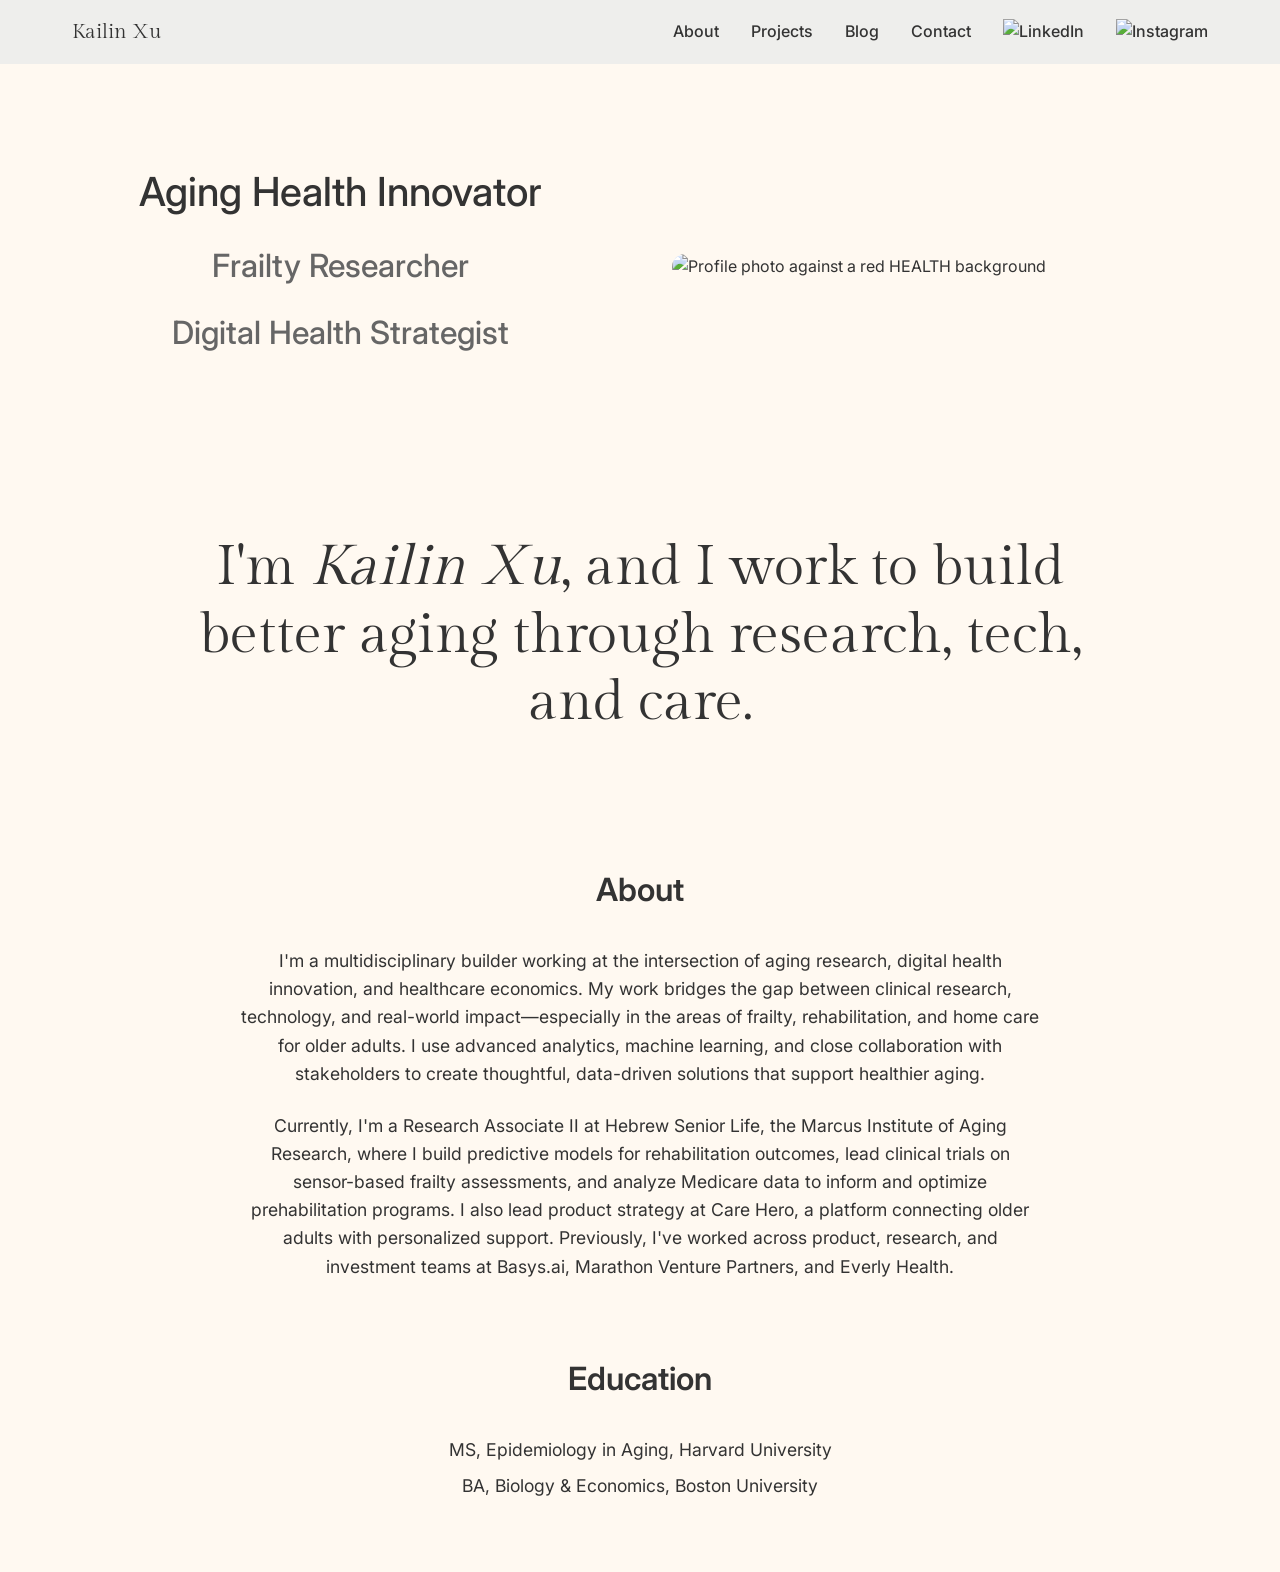
==== index.html @ 8c820227 "Add files via upload" ====
<!DOCTYPE html>
<html lang="en">
<head>
    <meta charset="UTF-8">
    <meta name="viewport" content="width=device-width, initial-scale=1.0">
    <title>Kailin Xu - Digital Health Strategist</title>
    <link rel="stylesheet" href="styles.css">
    <link rel="preconnect" href="https://fonts.googleapis.com">
    <link rel="preconnect" href="https://fonts.gstatic.com" crossorigin>
    <link href="https://fonts.googleapis.com/css2?family=Inter:wght@400;500;600&family=Gilda+Display&display=swap" rel="stylesheet">
</head>
<body>
    <header>
        <div class="header-content">
            <div class="logo">Kailin Xu</div>
            <div class="nav-links">
                <a href="#about">About</a>
                <a href="#projects">Projects</a>
                <a href="#blog">Blog</a>
                <a href="#contact">Contact</a>
                <a href="https://www.linkedin.com/in/kailin-xu-msc-512120191/" target="_blank" class="social-link">
                    <img src="assets/linkedin.svg" alt="LinkedIn">
                </a>
                <a href="https://instagram.com" target="_blank" class="social-link">
                    <img src="assets/instagram.svg" alt="Instagram">
                </a>
            </div>
        </div>
    </header>

    <div class="main-content">
        <section class="hero">
            <div class="hero-content">
                <div class="titles">
                    <h1>Aging Health Innovator</h1>
                    <h2>Frailty Researcher</h2>
                    <h2>Digital Health Strategist</h2>
                </div>
                <div class="hero-image">
                    <img src="assets/profile.jpg" alt="Profile photo against a red HEALTH background" class="profile-image">
                </div>
            </div>
        </section>

        <h1 class="one-liner">I'm <span class="name-italic">Kailin Xu</span>, and I work to build better aging through research, tech, and care.</h1>

        <section id="about" class="about">
            <h2>About</h2>
            <div class="about-content">
                <p>I'm a multidisciplinary builder working at the intersection of aging research, digital health innovation, and healthcare economics. My work bridges the gap between clinical research, technology, and real-world impact—especially in the areas of frailty, rehabilitation, and home care for older adults. I use advanced analytics, machine learning, and close collaboration with stakeholders to create thoughtful, data-driven solutions that support healthier aging.</p>
                
                <p>Currently, I'm a Research Associate II at Hebrew Senior Life, the Marcus Institute of Aging Research, where I build predictive models for rehabilitation outcomes, lead clinical trials on sensor-based frailty assessments, and analyze Medicare data to inform and optimize prehabilitation programs. I also lead product strategy at Care Hero, a platform connecting older adults with personalized support. Previously, I've worked across product, research, and investment teams at Basys.ai, Marathon Venture Partners, and Everly Health.</p>
            </div>

            <div class="education">
                <h2>Education</h2>
                <ul>
                    <li>MS, Epidemiology in Aging, Harvard University</li>
                    <li>BA, Biology & Economics, Boston University</li>
                </ul>
            </div>
        </section>
    </div>
</body>
</html>
---- styles.css ----
/* Reset and base styles */
* {
    margin: 0;
    padding: 0;
    box-sizing: border-box;
}

body {
    font-family: 'Inter', sans-serif;
    line-height: 1.6;
    color: #333;
    background-color: #FFF9F1;
    margin: 0;
    padding: 0;
}

/* Header and Navigation */
header {
    background-color: #EEEEEC;
    padding: 1rem 0;
    width: 100%;
}

.header-content {
    max-width: 1200px;
    margin: 0 auto;
    padding: 0 2rem;
    display: flex;
    justify-content: space-between;
    align-items: center;
}

.logo {
    font-family: 'Gilda Display', serif;
    font-size: 1.25rem;
    font-weight: 400;
}

.nav-links {
    display: flex;
    gap: 2rem;
    align-items: center;
}

.nav-links a {
    text-decoration: none;
    color: #333;
    font-weight: 500;
    transition: color 0.3s ease;
}

.nav-links a:hover {
    color: #666;
}

.social-link img {
    width: 20px;
    height: 20px;
}

/* Main Content */
.main-content {
    max-width: 1200px;
    margin: 0 auto;
    padding: 0 2rem;
    display: flex;
    flex-direction: column;
    align-items: center;
}

/* Hero Section */
.hero {
    padding: 6rem 0;
    width: 100%;
}

.hero-content {
    display: flex;
    justify-content: space-between;
    align-items: center;
    gap: 4rem;
}

.titles {
    flex: 1;
    text-align: center;
}

.titles h1, .titles h2 {
    margin-bottom: 1rem;
    font-weight: 500;
}

.titles h1 {
    font-size: 2.5rem;
}

.titles h2 {
    font-size: 2rem;
    color: #666;
}

.hero-image {
    flex: 1;
}

.profile-image {
    width: 100%;
    max-width: 500px;
    height: auto;
    border-radius: 20px;
}

/* One-liner Section */
.one-liner {
    margin: 4rem 0;
    font-size: 3.5rem;
    line-height: 1.2;
    font-weight: 400;
    font-family: 'Gilda Display', serif;
    max-width: 900px;
    text-align: center;
}

.name-italic {
    font-style: italic;
}

/* About Section */
.about {
    padding: 4rem 0;
    width: 100%;
    display: flex;
    flex-direction: column;
    align-items: center;
}

.about h2 {
    font-size: 2rem;
    margin-bottom: 2rem;
    font-weight: 600;
    text-align: center;
}

.about-content {
    max-width: 800px;
    text-align: center;
}

.about-content p {
    margin-bottom: 1.5rem;
    font-size: 1.1rem;
}

.education {
    margin-top: 3rem;
    text-align: center;
    width: 100%;
}

.education ul {
    list-style: none;
    margin-top: 1rem;
}

.education li {
    font-size: 1.1rem;
    margin-bottom: 0.5rem;
}

/* Responsive Design */
@media (max-width: 768px) {
    .hero-content {
        flex-direction: column;
        text-align: center;
    }

    .nav-links {
        display: none;
    }

    .titles h1 {
        font-size: 2rem;
    }

    .titles h2 {
        font-size: 1.5rem;
    }

    .one-liner {
        font-size: 2.5rem;
    }
}
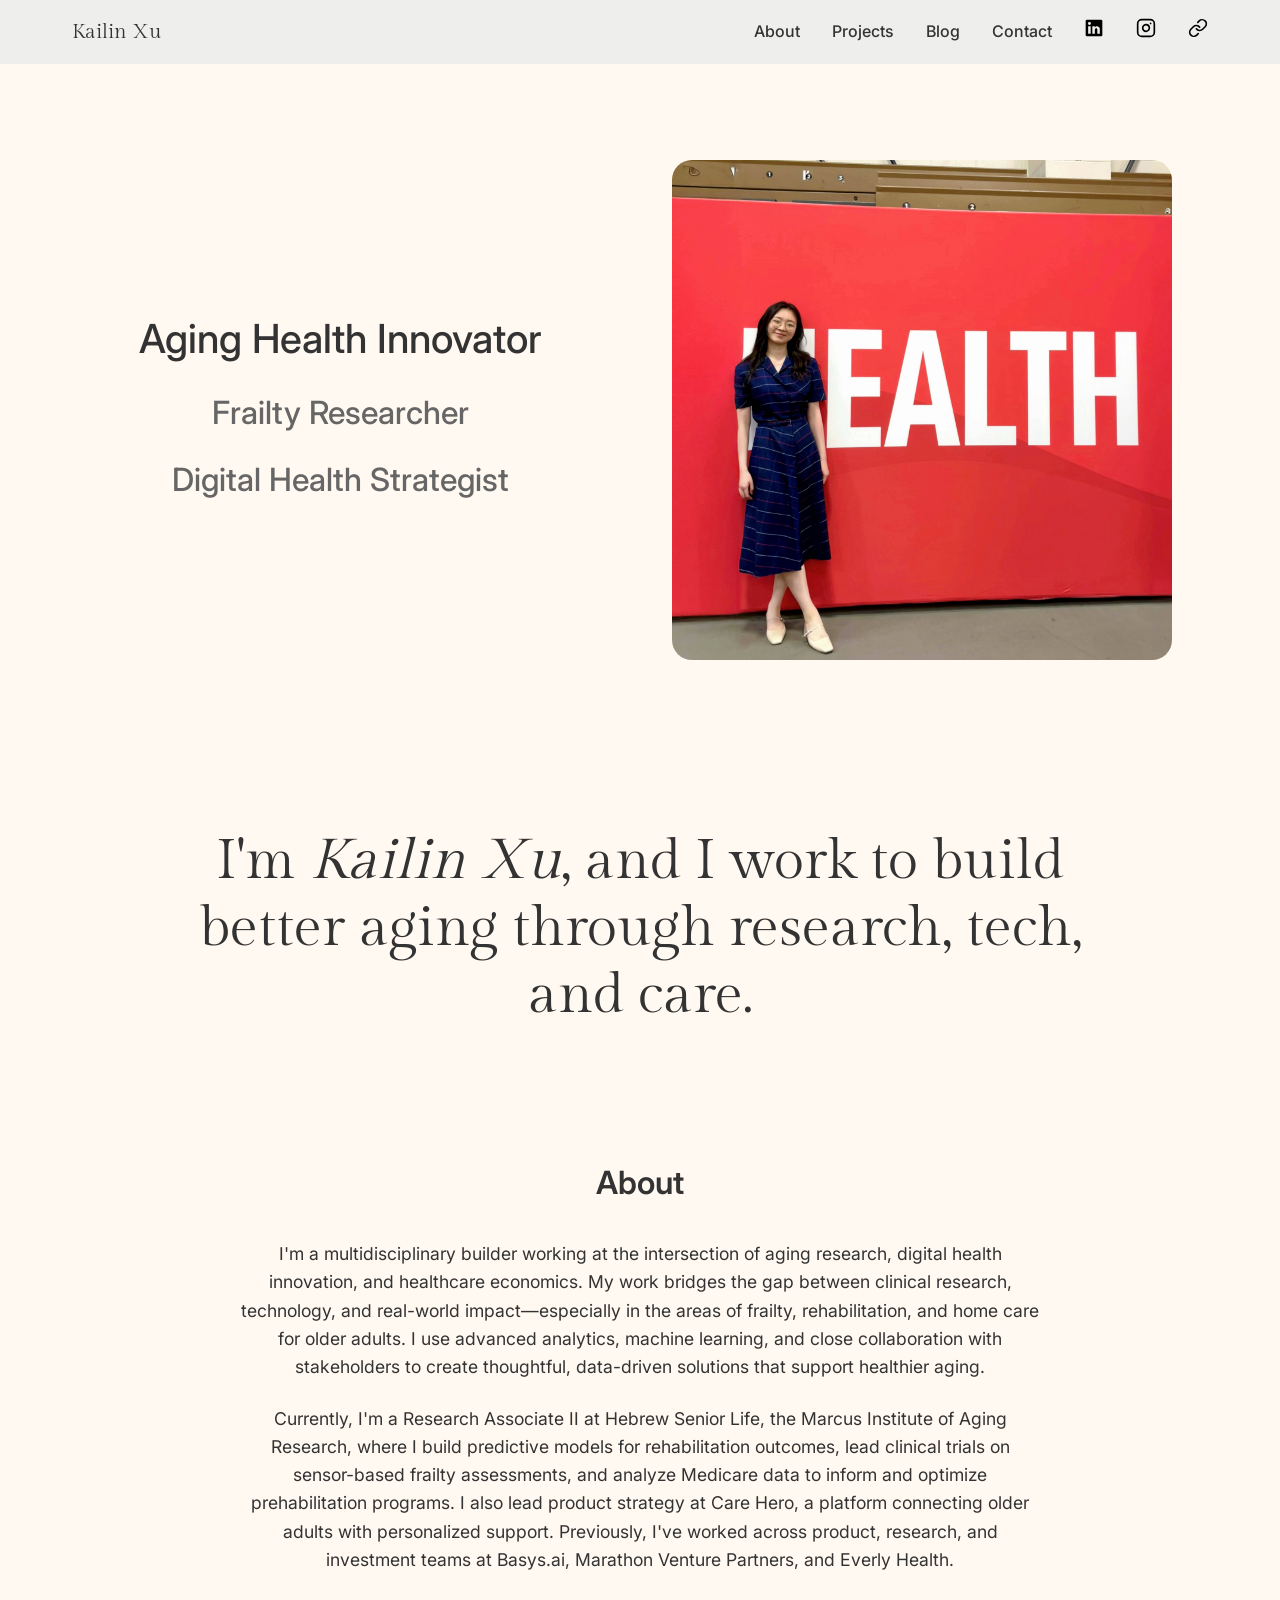
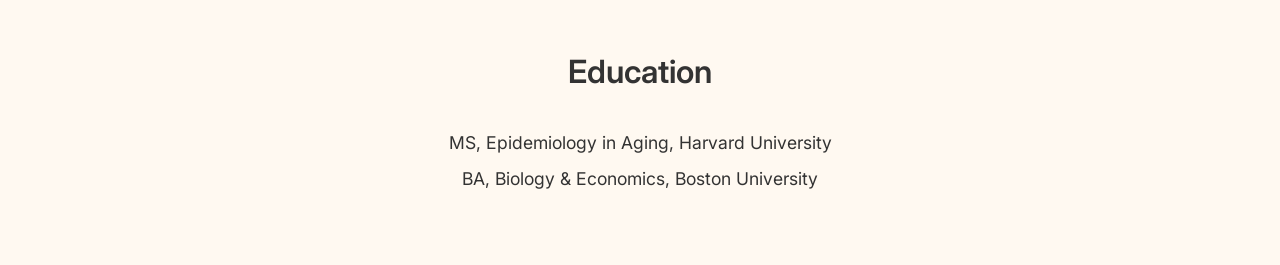
==== commit 70595c45: "Add files via upload" ====
--- a/index.html
+++ b/index.html
@@ -13,18 +13,26 @@
     <header>
         <div class="header-content">
             <div class="logo">Kailin Xu</div>
-            <div class="nav-links">
+            <button class="hamburger" aria-label="Menu">
+                <span class="hamburger-line"></span>
+                <span class="hamburger-line"></span>
+                <span class="hamburger-line"></span>
+            </button>
+            <nav class="nav-links">
                 <a href="#about">About</a>
                 <a href="#projects">Projects</a>
                 <a href="#blog">Blog</a>
                 <a href="#contact">Contact</a>
-                <a href="https://www.linkedin.com/in/kailin-xu-msc-512120191/" target="_blank" class="social-link">
+                <a href="https://linkedin.com/in/YOUR-LINKEDIN-USERNAME" target="_blank" class="social-link">
                     <img src="assets/linkedin.svg" alt="LinkedIn">
                 </a>
                 <a href="https://instagram.com" target="_blank" class="social-link">
                     <img src="assets/instagram.svg" alt="Instagram">
                 </a>
-            </div>
+                <a href="#" class="social-link">
+                    <img src="assets/link.svg" alt="Website">
+                </a>
+            </nav>
         </div>
     </header>
 
@@ -61,5 +69,24 @@
             </div>
         </section>
     </div>
+
+    <script>
+        // Mobile menu toggle
+        const hamburger = document.querySelector('.hamburger');
+        const navLinks = document.querySelector('.nav-links');
+        
+        hamburger.addEventListener('click', () => {
+            hamburger.classList.toggle('active');
+            navLinks.classList.toggle('active');
+        });
+
+        // Close mobile menu when clicking a link
+        document.querySelectorAll('.nav-links a').forEach(link => {
+            link.addEventListener('click', () => {
+                hamburger.classList.remove('active');
+                navLinks.classList.remove('active');
+            });
+        });
+    </script>
 </body>
 </html> 
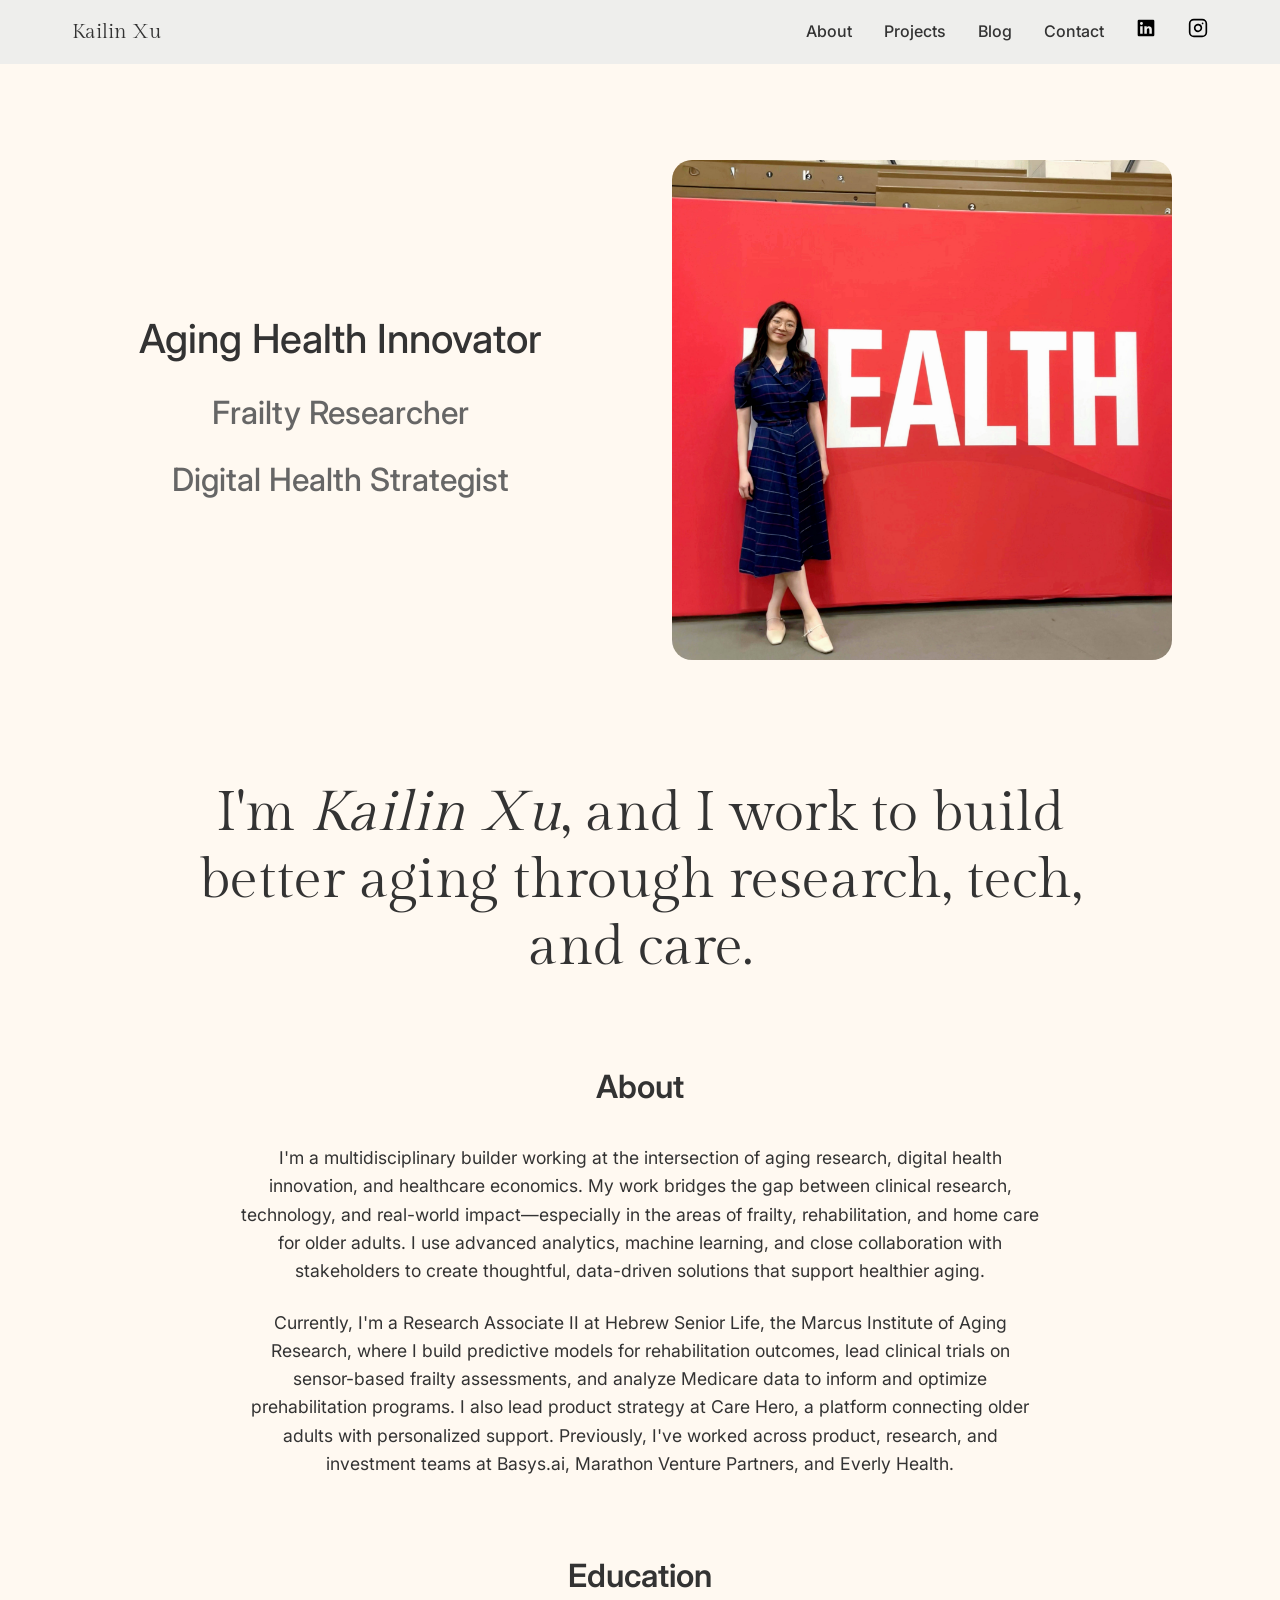
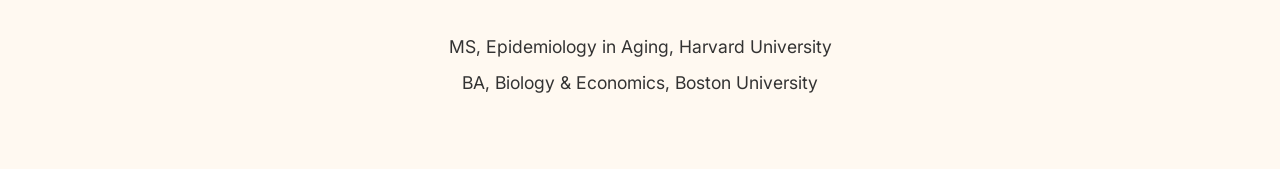
==== commit 1cb8e5c5: "Add files via upload" ====
--- a/index.html
+++ b/index.html
@@ -28,9 +28,6 @@
                 </a>
                 <a href="https://instagram.com" target="_blank" class="social-link">
                     <img src="assets/instagram.svg" alt="Instagram">
-                </a>
-                <a href="#" class="social-link">
-                    <img src="assets/link.svg" alt="Website">
                 </a>
             </nav>
         </div>
--- a/styles.css
+++ b/styles.css
@@ -113,7 +113,7 @@
 
 /* One-liner Section */
 .one-liner {
-    margin: 4rem 0;
+    margin: 1rem 0;
     font-size: 3.5rem;
     line-height: 1.2;
     font-weight: 400;
@@ -168,15 +168,72 @@
     margin-bottom: 0.5rem;
 }
 
+/* Hamburger Menu */
+.hamburger {
+    display: none;
+    background: none;
+    border: none;
+    cursor: pointer;
+    padding: 0;
+    width: 30px;
+    height: 24px;
+    position: relative;
+    z-index: 100;
+}
+
+.hamburger-line {
+    display: block;
+    width: 100%;
+    height: 2px;
+    background-color: #333;
+    margin: 6px 0;
+    transition: transform 0.3s ease-in-out, opacity 0.3s ease-in-out;
+}
+
+.hamburger.active .hamburger-line:nth-child(1) {
+    transform: translateY(8px) rotate(45deg);
+}
+
+.hamburger.active .hamburger-line:nth-child(2) {
+    opacity: 0;
+}
+
+.hamburger.active .hamburger-line:nth-child(3) {
+    transform: translateY(-8px) rotate(-45deg);
+}
+
 /* Responsive Design */
 @media (max-width: 768px) {
-    .hero-content {
+    .hamburger {
+        display: block;
+    }
+
+    .nav-links {
+        position: fixed;
+        top: 0;
+        right: -100%;
+        width: 70%;
+        height: 100vh;
+        background-color: #EEEEEC;
+        padding: 80px 20px 20px;
+        display: flex;
         flex-direction: column;
-        text-align: center;
-    }
-
-    .nav-links {
-        display: none;
+        align-items: center;
+        gap: 2rem;
+        transition: right 0.3s ease-in-out;
+        z-index: 90;
+    }
+
+    .nav-links.active {
+        right: 0;
+    }
+
+    .nav-links a {
+        font-size: 1.2rem;
+    }
+
+    .social-link {
+        margin-top: 1rem;
     }
 
     .titles h1 {
@@ -190,4 +247,18 @@
     .one-liner {
         font-size: 2.5rem;
     }
+}
+
+/* Add overlay when mobile menu is active */
+@media (max-width: 768px) {
+    .nav-links.active::before {
+        content: '';
+        position: fixed;
+        top: 0;
+        left: 0;
+        width: 100%;
+        height: 100%;
+        background-color: rgba(0, 0, 0, 0.5);
+        z-index: -1;
+    }
 } 
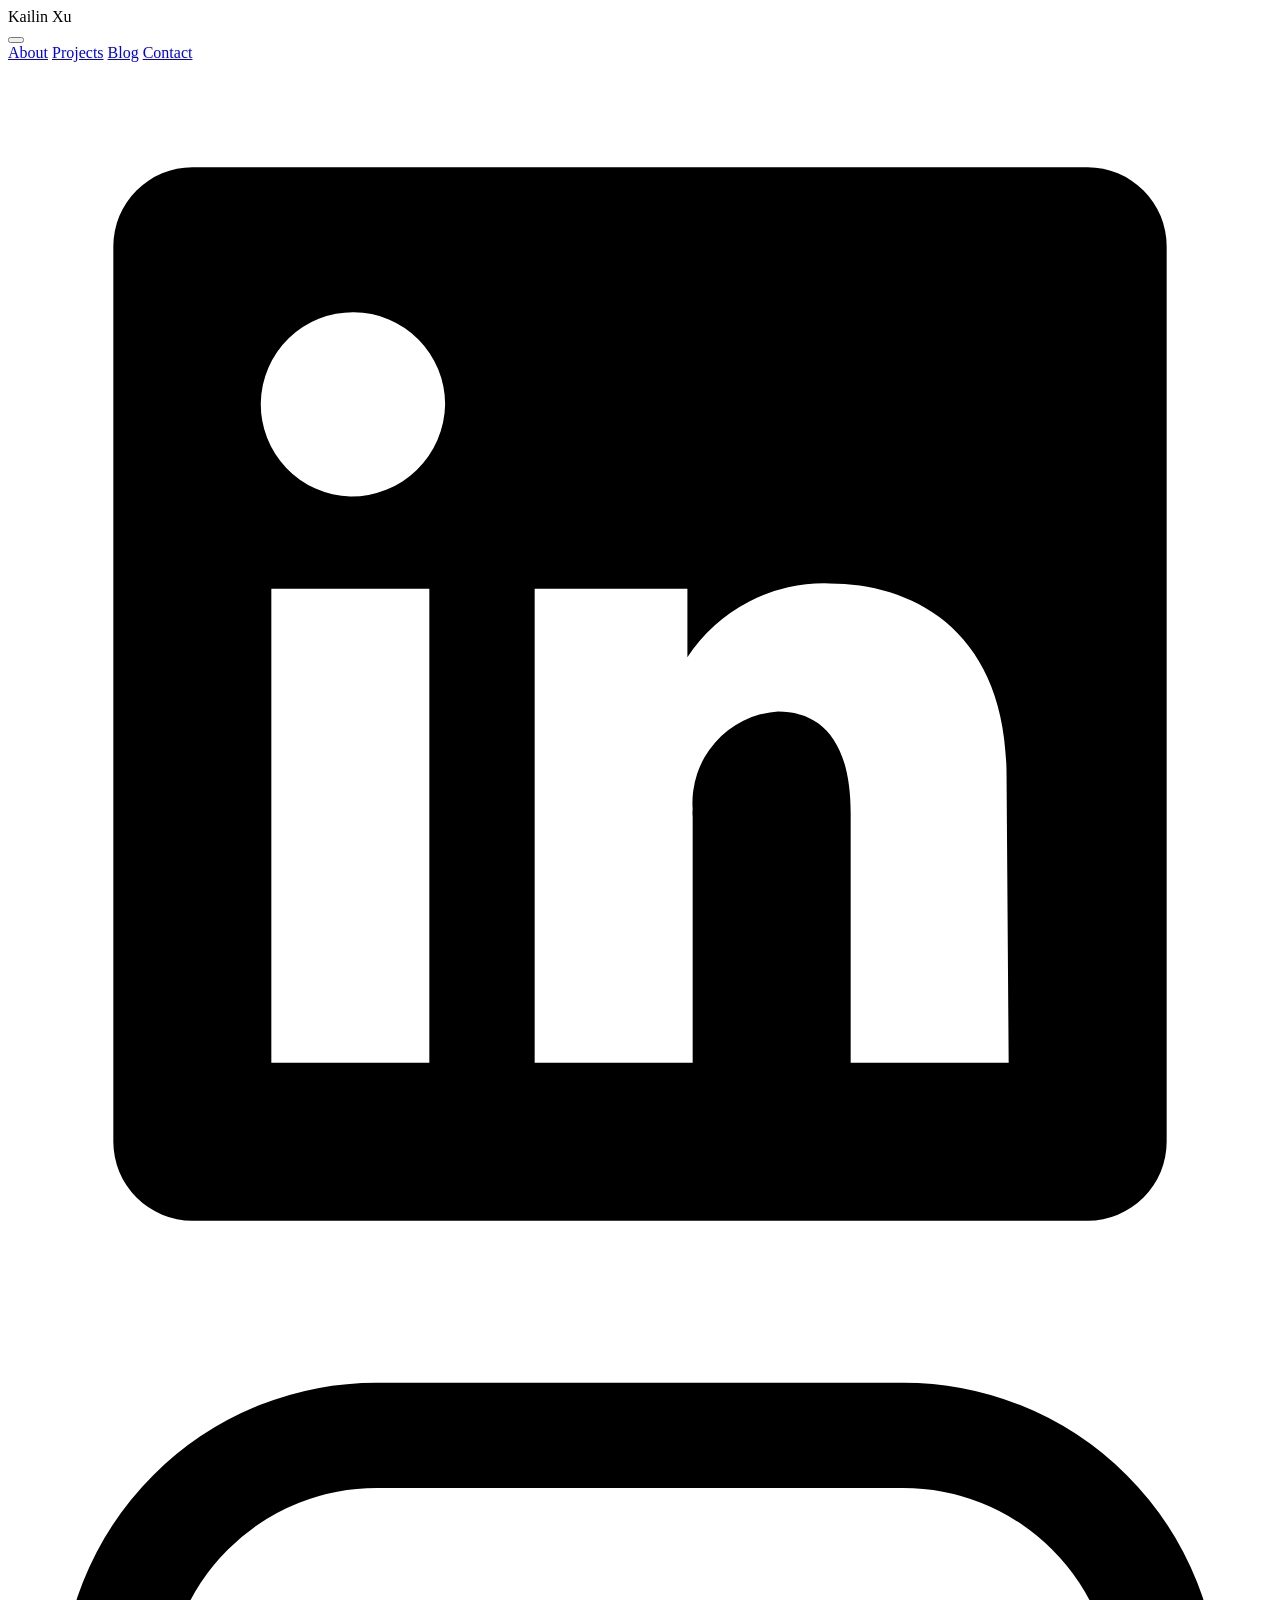
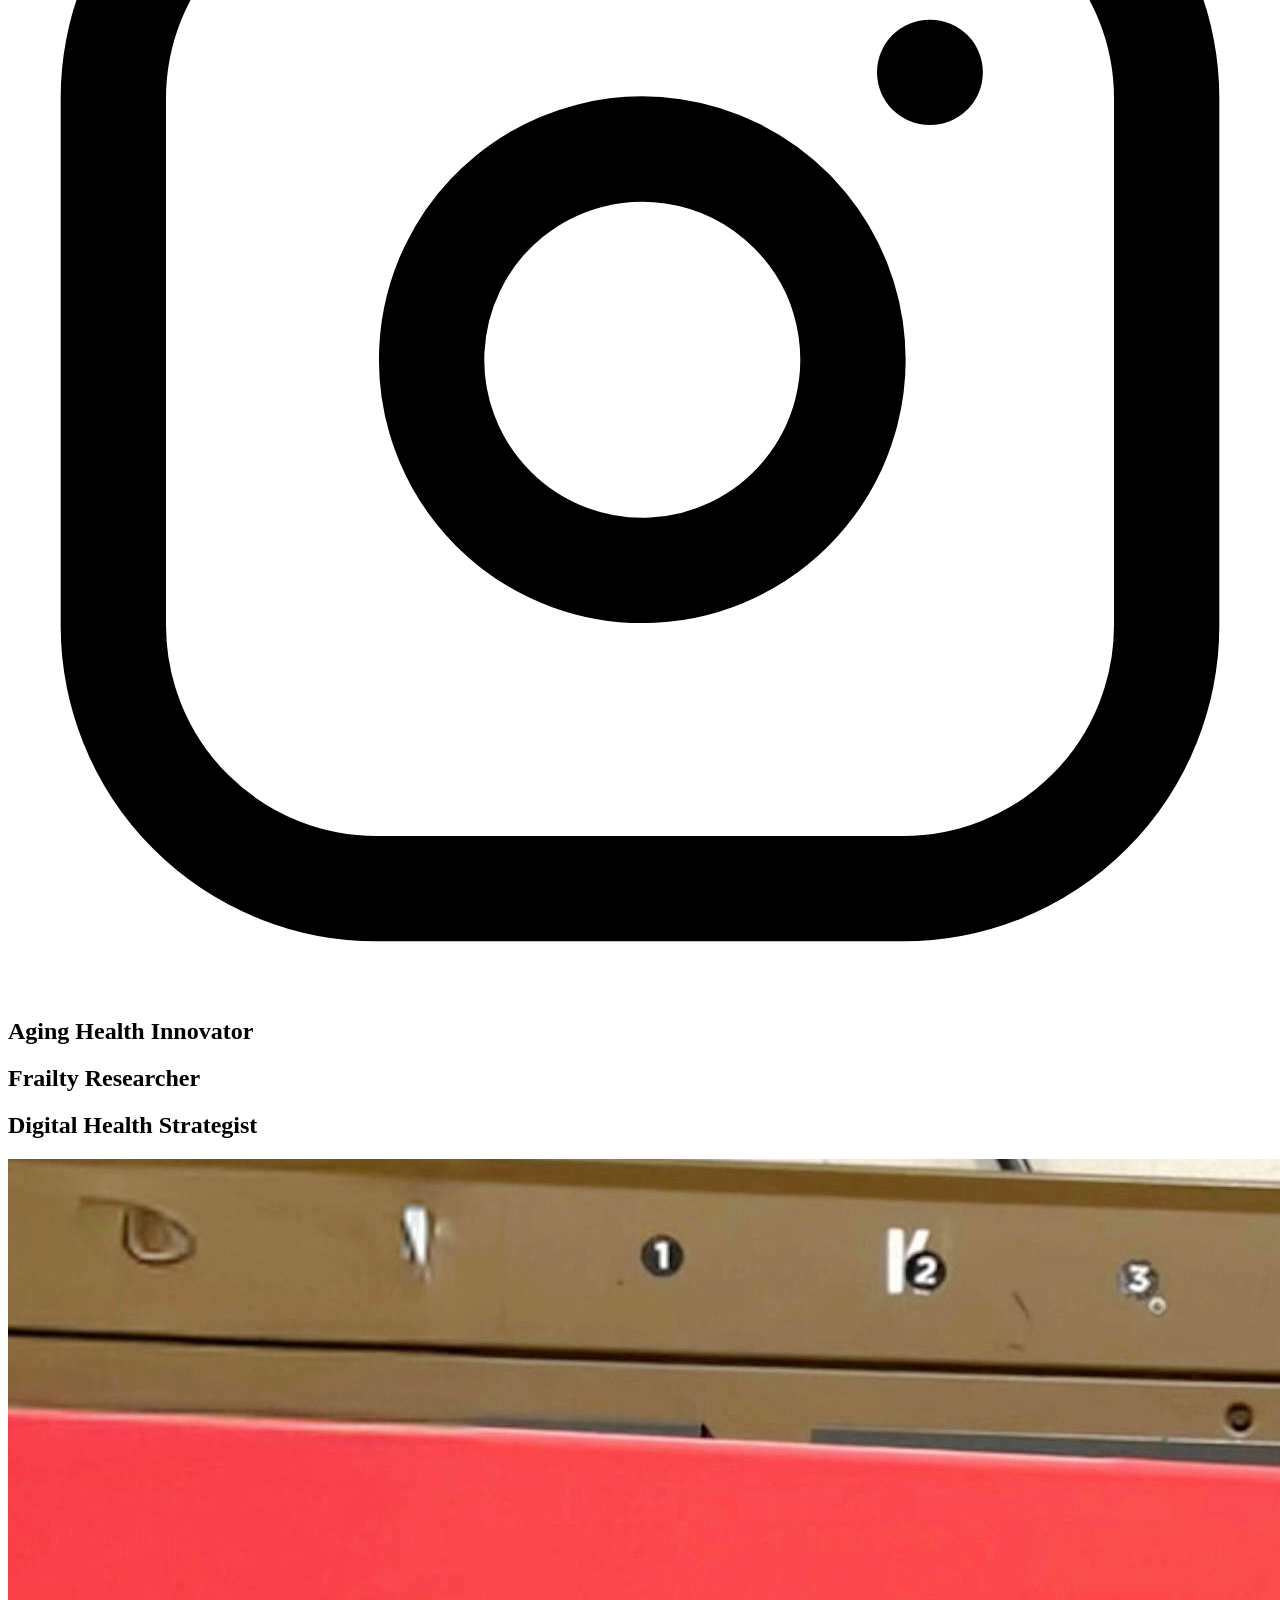
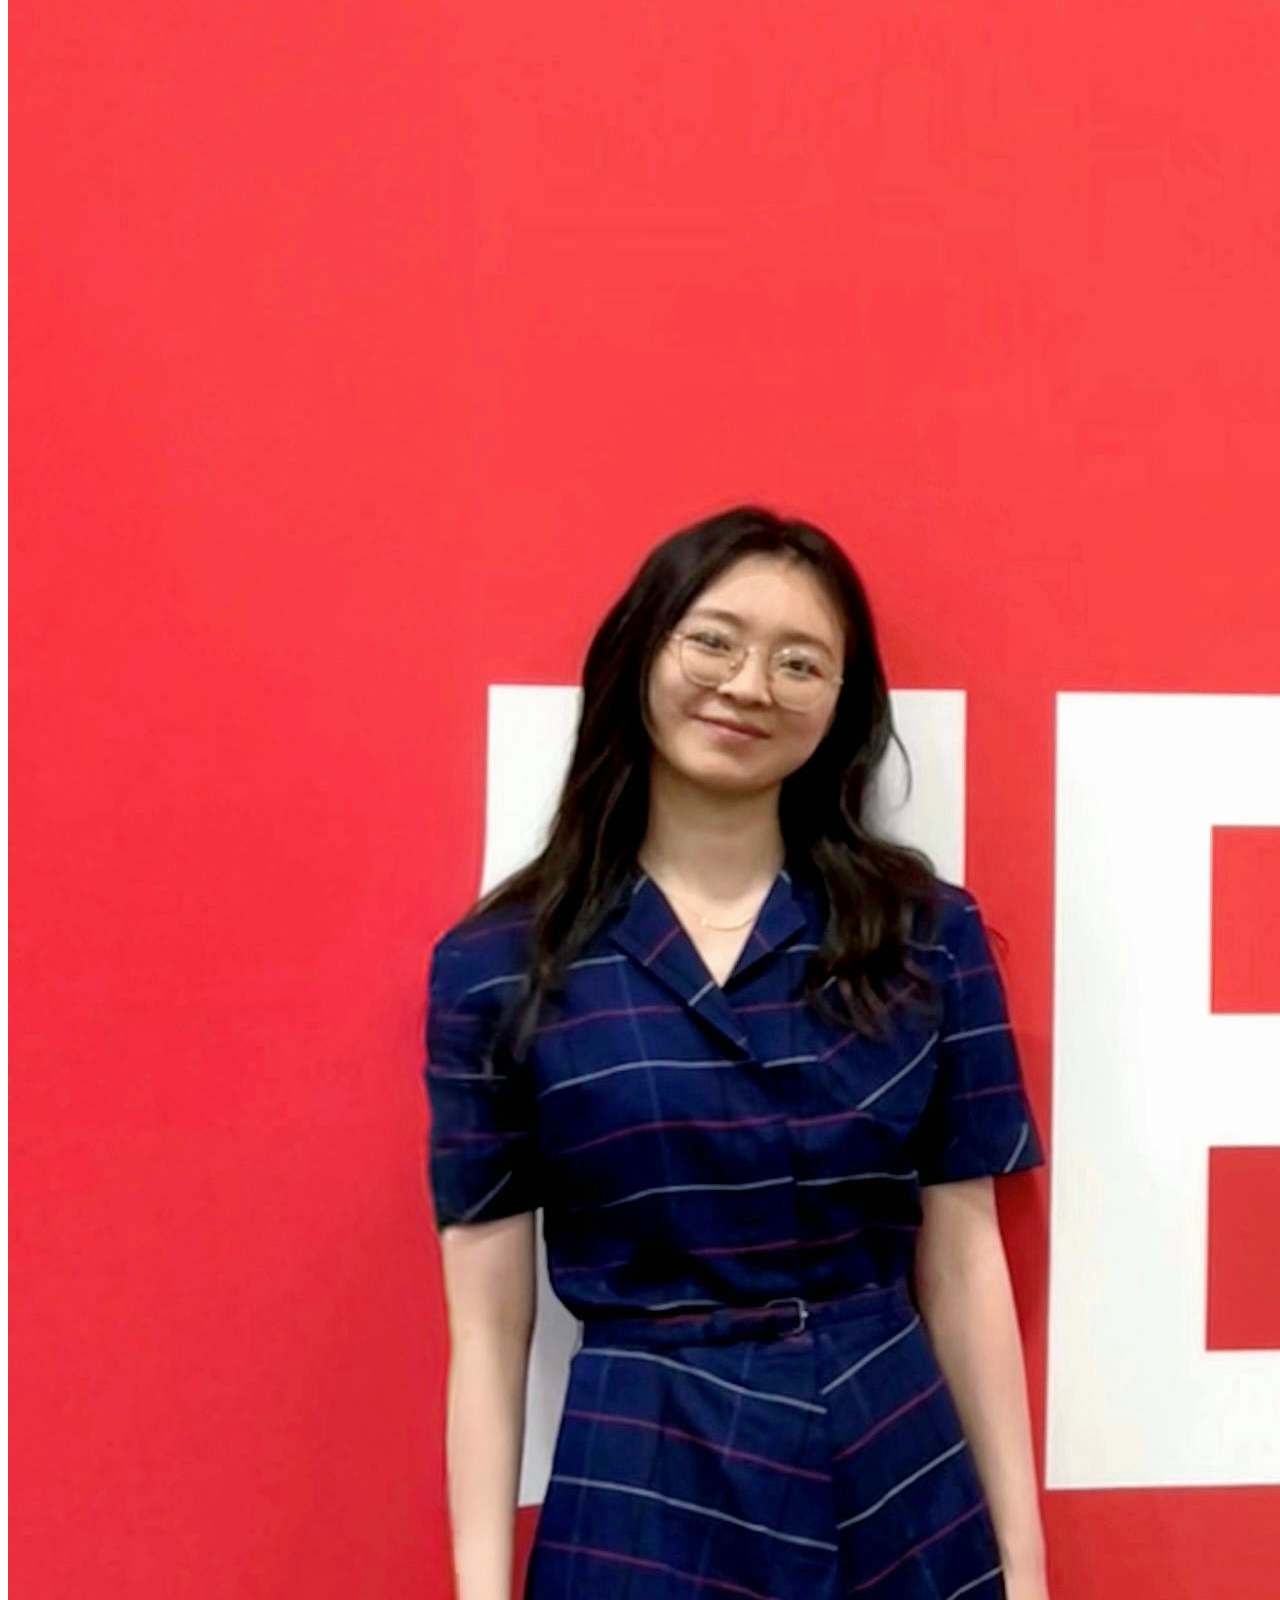
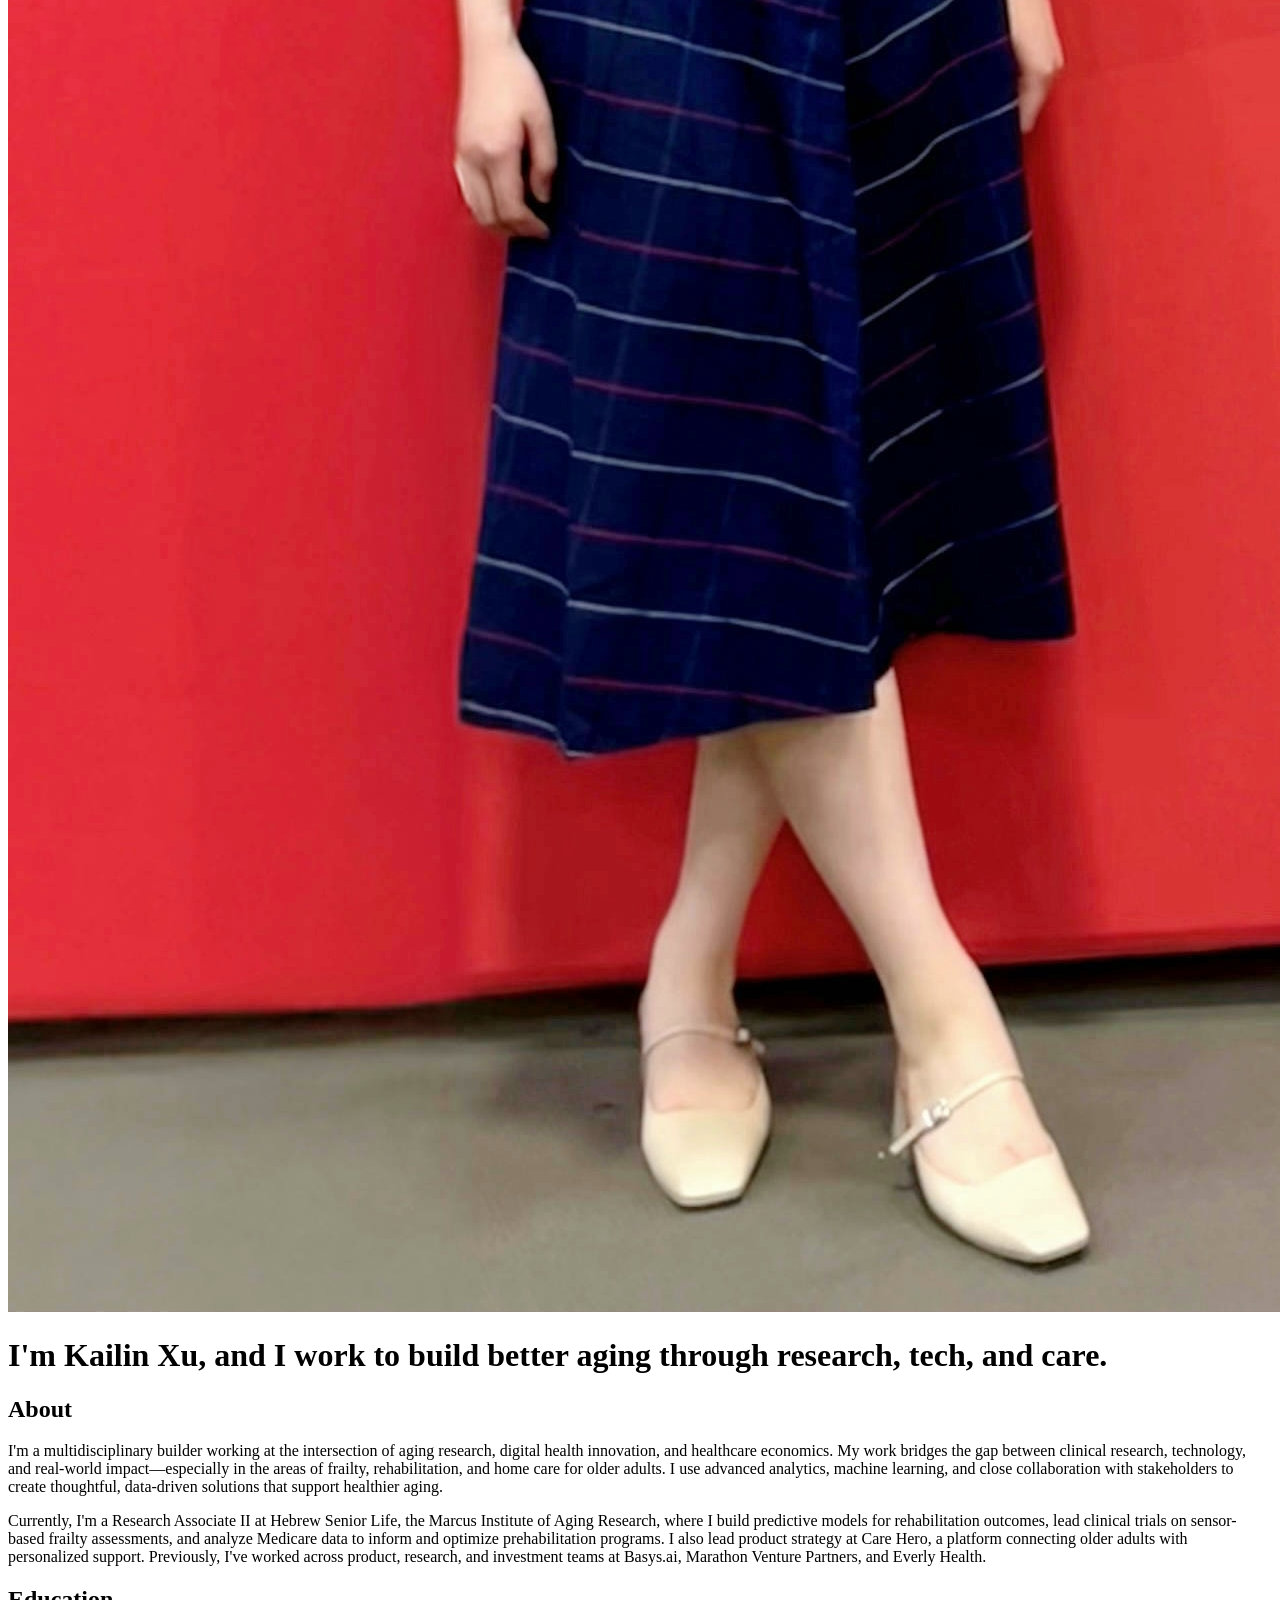
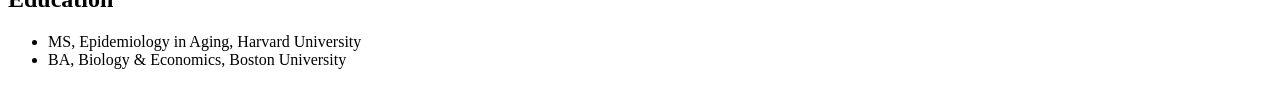
==== commit 04a2dd7b: "rename" ====
--- a/index.html
+++ b/index.html
@@ -4,7 +4,7 @@
     <meta charset="UTF-8">
     <meta name="viewport" content="width=device-width, initial-scale=1.0">
     <title>Kailin Xu - Digital Health Strategist</title>
-    <link rel="stylesheet" href="styles.css">
+    <link rel="stylesheet" href="style.scss">
     <link rel="preconnect" href="https://fonts.googleapis.com">
     <link rel="preconnect" href="https://fonts.gstatic.com" crossorigin>
     <link href="https://fonts.googleapis.com/css2?family=Inter:wght@400;500;600&family=Gilda+Display&display=swap" rel="stylesheet">
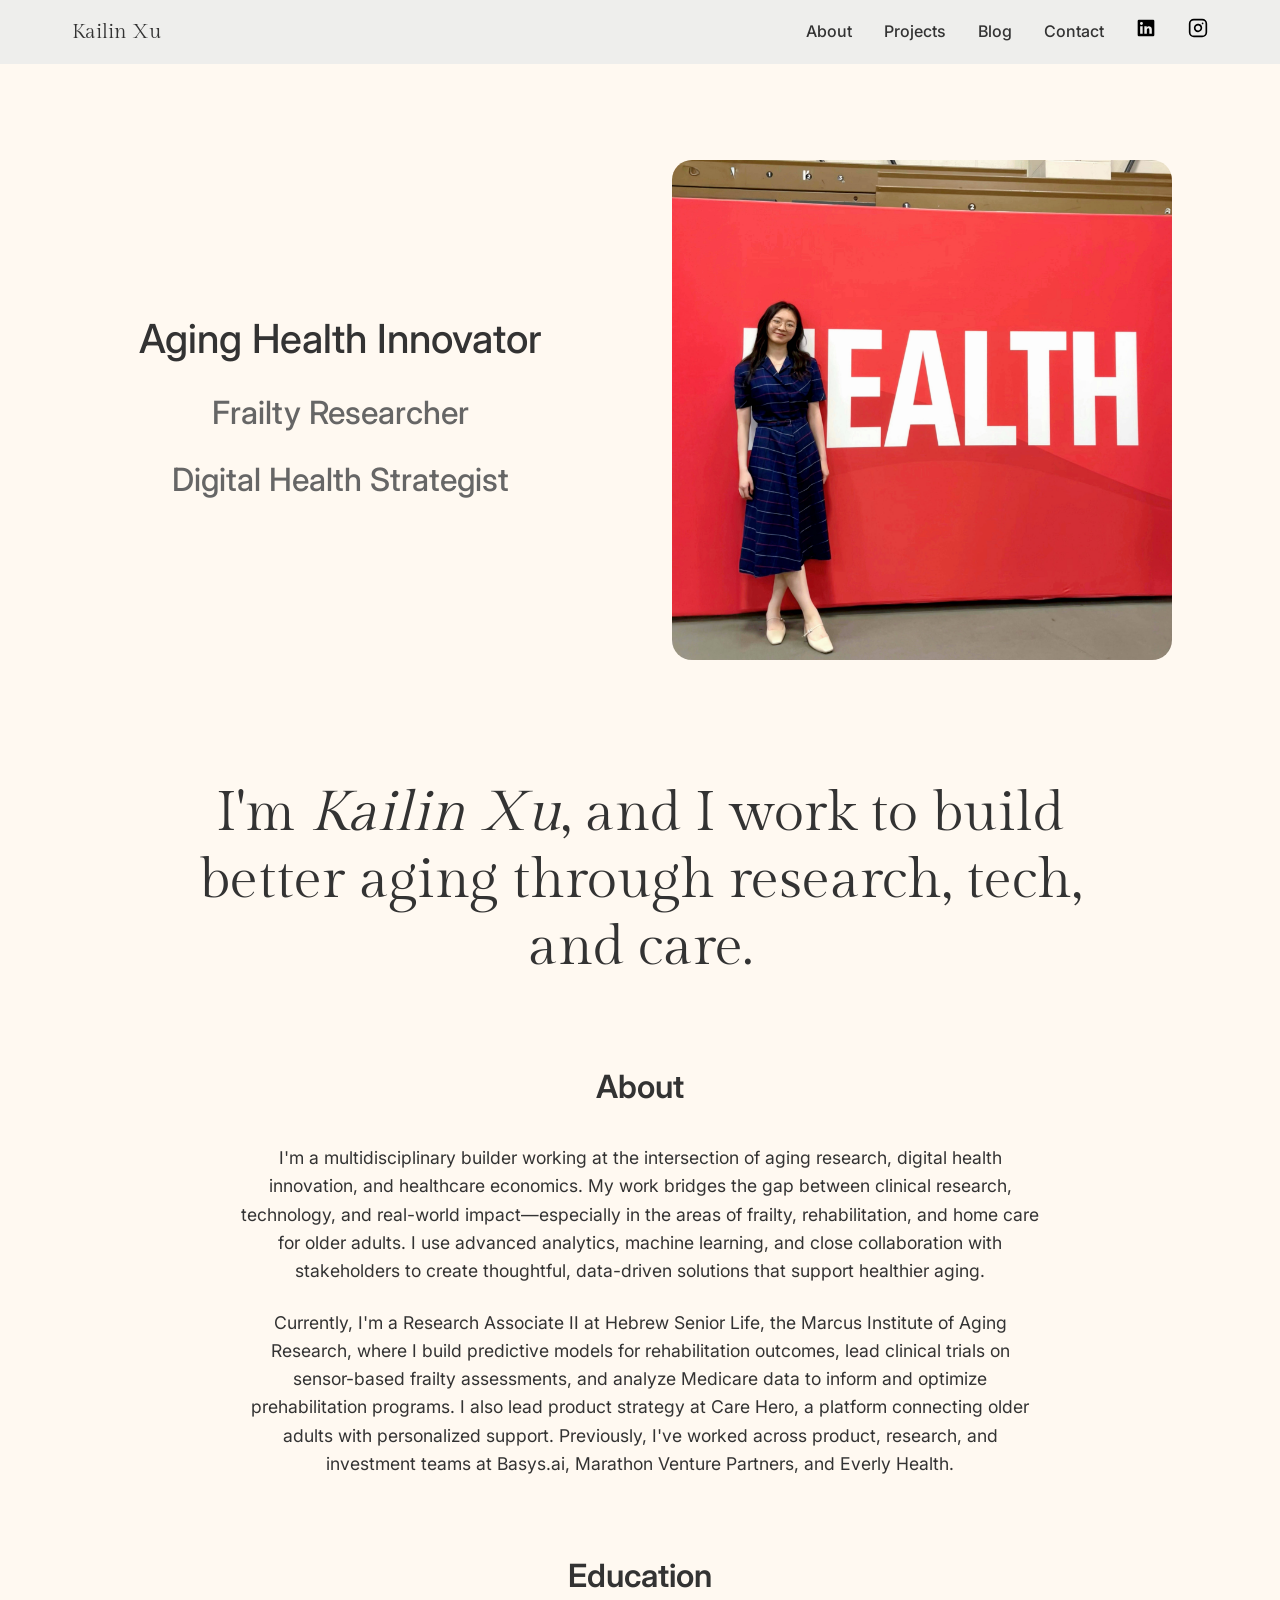
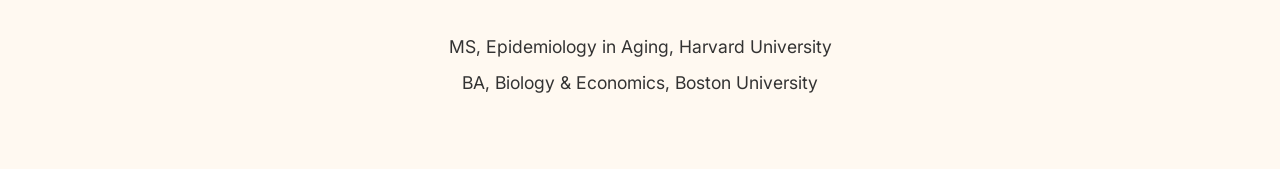
==== commit 2b54ec8a: "format update" ====
--- a/index.html
+++ b/index.html
@@ -4,7 +4,7 @@
     <meta charset="UTF-8">
     <meta name="viewport" content="width=device-width, initial-scale=1.0">
     <title>Kailin Xu - Digital Health Strategist</title>
-    <link rel="stylesheet" href="style.scss">
+    <link rel="stylesheet" href="styles.css">
     <link rel="preconnect" href="https://fonts.googleapis.com">
     <link rel="preconnect" href="https://fonts.gstatic.com" crossorigin>
     <link href="https://fonts.googleapis.com/css2?family=Inter:wght@400;500;600&family=Gilda+Display&display=swap" rel="stylesheet">
--- a/styles.css
+++ b/styles.css
@@ -0,0 +1,296 @@
+/* Reset and base styles */
+* {
+    margin: 0;
+    padding: 0;
+    box-sizing: border-box;
+}
+
+body {
+    font-family: 'Inter', sans-serif;
+    line-height: 1.6;
+    color: #333;
+    background-color: #FFF9F1;
+    margin: 0;
+    padding: 0;
+}
+
+/* Header and Navigation */
+header {
+    background-color: #EEEEEC;
+    padding: 1rem 0;
+    width: 100%;
+}
+
+.header-content {
+    max-width: 1200px;
+    margin: 0 auto;
+    padding: 0 2rem;
+    display: flex;
+    justify-content: space-between;
+    align-items: center;
+}
+
+.logo {
+    font-family: 'Gilda Display', serif;
+    font-size: 1.25rem;
+    font-weight: 400;
+}
+
+.nav-links {
+    display: flex;
+    gap: 2rem;
+    align-items: center;
+}
+
+.nav-links a {
+    text-decoration: none;
+    color: #333;
+    font-weight: 500;
+    transition: color 0.3s ease;
+}
+
+.nav-links a:hover {
+    color: #666;
+}
+
+.social-link img {
+    width: 20px;
+    height: 20px;
+}
+
+/* Main Content */
+.main-content {
+    max-width: 1200px;
+    margin: 0 auto;
+    padding: 0 2rem;
+    display: flex;
+    flex-direction: column;
+    align-items: center;
+}
+
+/* Hero Section */
+.hero {
+    padding: 6rem 0;
+    width: 100%;
+}
+
+.hero-content {
+    display: flex;
+    justify-content: space-between;
+    align-items: center;
+    gap: 4rem;
+}
+
+.titles {
+    flex: 1;
+    text-align: center;
+}
+
+.titles h1, .titles h2 {
+    margin-bottom: 1rem;
+    font-weight: 500;
+}
+
+.titles h1 {
+    font-size: 2.5rem;
+}
+
+.titles h2 {
+    font-size: 2rem;
+    color: #666;
+}
+
+.hero-image {
+    flex: 1;
+}
+
+.profile-image {
+    width: 100%;
+    max-width: 500px;
+    height: auto;
+    border-radius: 20px;
+}
+
+/* One-liner Section */
+.one-liner {
+    margin: 1rem 0;
+    font-size: 3.5rem;
+    line-height: 1.2;
+    font-weight: 400;
+    font-family: 'Gilda Display', serif;
+    max-width: 900px;
+    text-align: center;
+}
+
+.name-italic {
+    font-style: italic;
+}
+
+/* About Section */
+.about {
+    padding: 4rem 0;
+    width: 100%;
+    display: flex;
+    flex-direction: column;
+    align-items: center;
+}
+
+.about h2 {
+    font-size: 2rem;
+    margin-bottom: 2rem;
+    font-weight: 600;
+    text-align: center;
+}
+
+.about-content {
+    max-width: 800px;
+    text-align: center;
+}
+
+.about-content p {
+    margin-bottom: 1.5rem;
+    font-size: 1.1rem;
+}
+
+.education {
+    margin-top: 3rem;
+    text-align: center;
+    width: 100%;
+}
+
+.education ul {
+    list-style: none;
+    margin-top: 1rem;
+}
+
+.education li {
+    font-size: 1.1rem;
+    margin-bottom: 0.5rem;
+}
+
+/* Hamburger Menu */
+.hamburger {
+    display: none;
+    background: none;
+    border: none;
+    cursor: pointer;
+    padding: 0;
+    width: 30px;
+    height: 24px;
+    position: relative;
+    z-index: 100;
+}
+
+.hamburger-line {
+    display: block;
+    width: 100%;
+    height: 2px;
+    background-color: #333;
+    margin: 6px 0;
+    transition: transform 0.3s ease-in-out, opacity 0.3s ease-in-out;
+}
+
+.hamburger.active .hamburger-line:nth-child(1) {
+    transform: translateY(8px) rotate(45deg);
+}
+
+.hamburger.active .hamburger-line:nth-child(2) {
+    opacity: 0;
+}
+
+.hamburger.active .hamburger-line:nth-child(3) {
+    transform: translateY(-8px) rotate(-45deg);
+}
+
+/* Responsive Design */
+@media (max-width: 768px) {
+    .hamburger {
+        display: block;
+    }
+
+    .hero {
+        padding: 2rem 0;
+    }
+
+    .hero-content {
+        flex-direction: column;
+        gap: 2rem;
+        text-align: center;
+    }
+
+    .titles {
+        order: 2;
+    }
+
+    .hero-image {
+        order: 1;
+        width: 80%;
+        max-width: 300px;
+        margin: 0 auto;
+    }
+
+    .profile-image {
+        max-width: 100%;
+        height: auto;
+    }
+
+    .titles h1 {
+        font-size: 2rem;
+    }
+
+    .titles h2 {
+        font-size: 1.5rem;
+    }
+
+    .nav-links {
+        position: fixed;
+        top: 0;
+        right: -100%;
+        width: 70%;
+        height: 100vh;
+        background-color: #FFF9F1;
+        padding: 80px 20px 20px;
+        display: flex;
+        flex-direction: column;
+        align-items: center;
+        gap: 2rem;
+        transition: right 0.3s ease-in-out;
+        z-index: 99;
+        box-shadow: -2px 0 5px rgba(0, 0, 0, 0.05);
+    }
+
+    .nav-links.active {
+        right: 0;
+    }
+
+    .nav-links::before,
+    .nav-links.active::before {
+        display: none !important;
+    }
+
+    .nav-links a {
+        font-size: 1.2rem;
+        padding: 0.5rem 1rem;
+        width: 100%;
+        text-align: center;
+        transition: background-color 0.3s ease;
+    }
+
+    .nav-links a:hover {
+        background-color: rgba(0, 0, 0, 0.02);
+    }
+
+    .social-link {
+        margin-top: 1rem;
+        padding: 0.5rem;
+    }
+
+    .social-link img {
+        width: 24px;
+        height: 24px;
+    }
+
+    .one-liner {
+        font-size: 2.5rem;
+    }
+} 
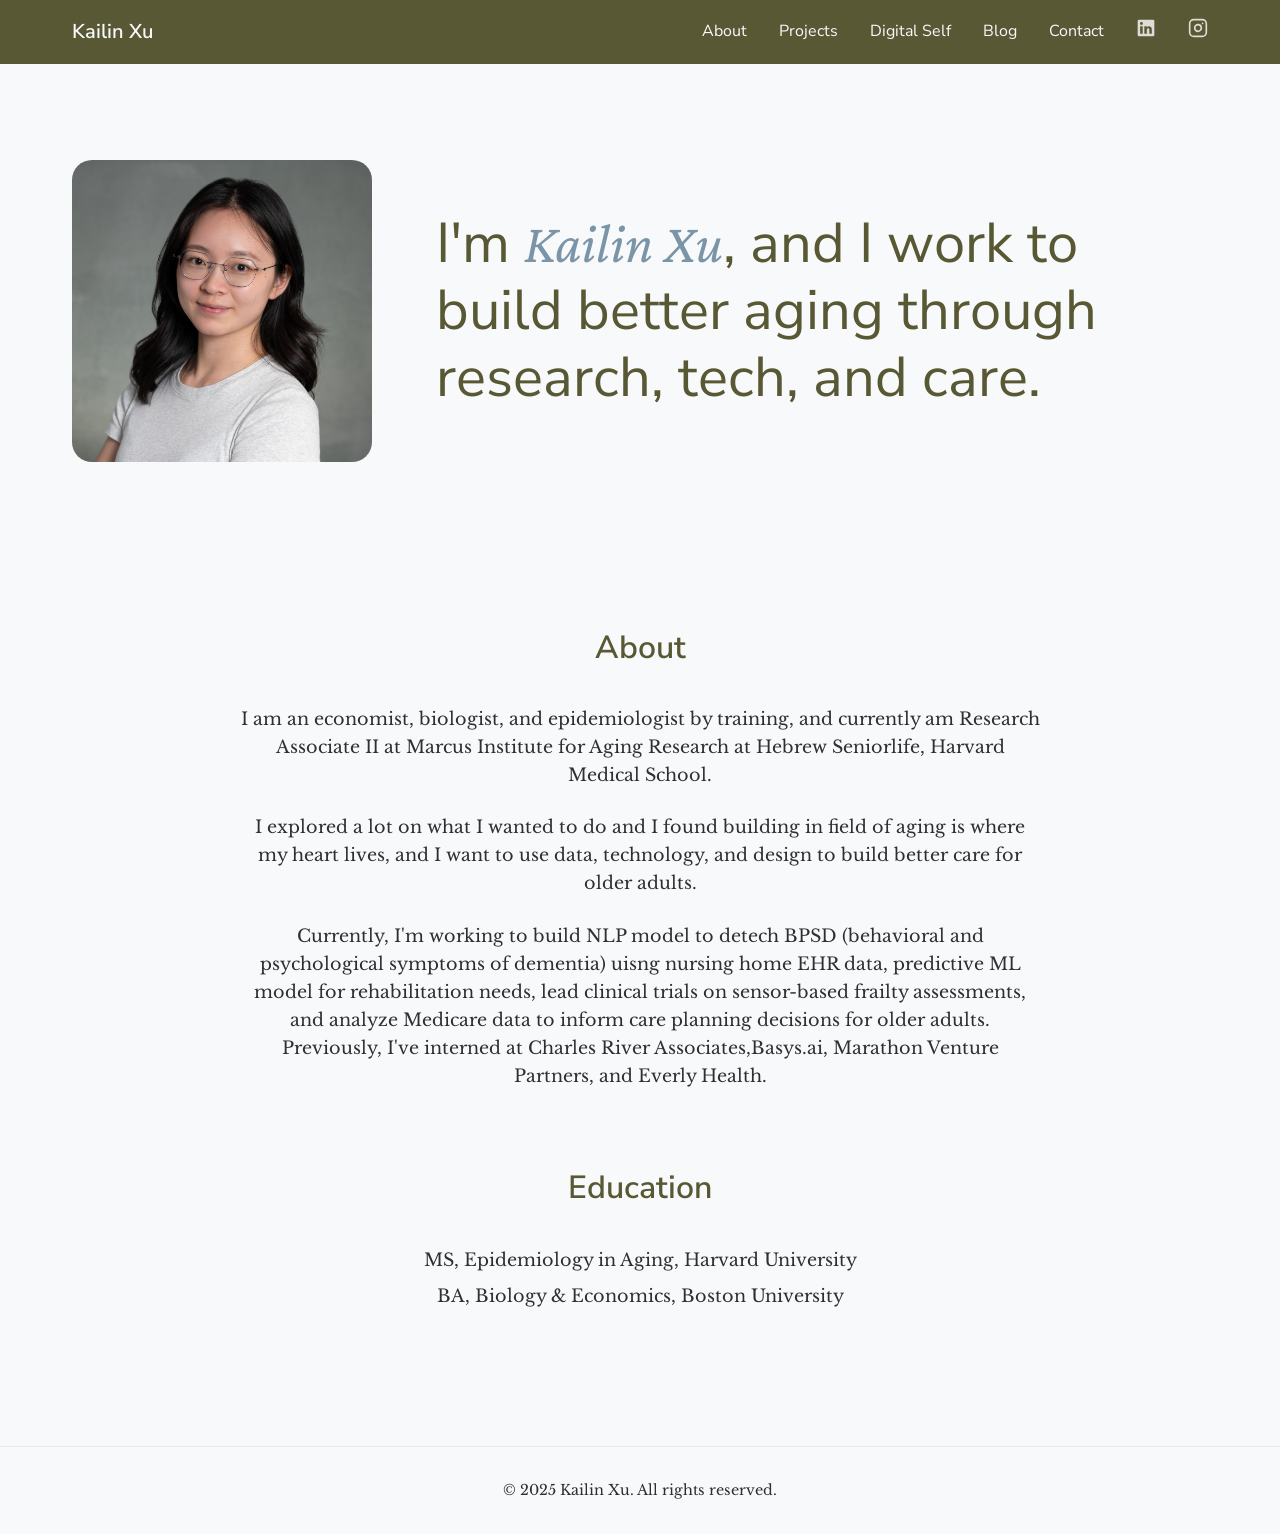
==== commit 19178964: "initial commit" ====
--- a/index.html
+++ b/index.html
@@ -7,7 +7,7 @@
     <link rel="stylesheet" href="styles.css">
     <link rel="preconnect" href="https://fonts.googleapis.com">
     <link rel="preconnect" href="https://fonts.gstatic.com" crossorigin>
-    <link href="https://fonts.googleapis.com/css2?family=Inter:wght@400;500;600&family=Gilda+Display&display=swap" rel="stylesheet">
+    <link href="https://fonts.googleapis.com/css2?family=Nunito+Sans:wght@400;600;700&family=Libre+Baskerville:ital,wght@0,400;0,700;1,400&family=Crimson+Pro:ital,wght@0,400;0,600;1,400&display=swap" rel="stylesheet">
 </head>
 <body>
     <header>
@@ -19,11 +19,12 @@
                 <span class="hamburger-line"></span>
             </button>
             <nav class="nav-links">
-                <a href="#about">About</a>
-                <a href="#projects">Projects</a>
-                <a href="#blog">Blog</a>
-                <a href="#contact">Contact</a>
-                <a href="https://linkedin.com/in/YOUR-LINKEDIN-USERNAME" target="_blank" class="social-link">
+                <a href="index.html#about">About</a>
+                <a href="projects.html">Projects</a>
+                <a href="digital-self.html">Digital Self</a>
+                <a href="index.html#blog">Blog</a>
+                <a href="index.html#contact">Contact</a>
+                <a href="https://www.linkedin.com/in/kailin-xu-msc-512120191/" target="_blank" class="social-link">
                     <img src="assets/linkedin.svg" alt="LinkedIn">
                 </a>
                 <a href="https://instagram.com" target="_blank" class="social-link">
@@ -36,25 +37,21 @@
     <div class="main-content">
         <section class="hero">
             <div class="hero-content">
-                <div class="titles">
-                    <h1>Aging Health Innovator</h1>
-                    <h2>Frailty Researcher</h2>
-                    <h2>Digital Health Strategist</h2>
+                <div class="hero-image">
+                    <img src="assets/headshot.PNG" alt="Profile photo" class="profile-image">
                 </div>
-                <div class="hero-image">
-                    <img src="assets/profile.jpg" alt="Profile photo against a red HEALTH background" class="profile-image">
-                </div>
+                <h1 class="one-liner">I'm <span class="name-italic">Kailin Xu</span>, and I work to build better aging through research, tech, and care.</h1>
             </div>
         </section>
-
-        <h1 class="one-liner">I'm <span class="name-italic">Kailin Xu</span>, and I work to build better aging through research, tech, and care.</h1>
 
         <section id="about" class="about">
             <h2>About</h2>
             <div class="about-content">
-                <p>I'm a multidisciplinary builder working at the intersection of aging research, digital health innovation, and healthcare economics. My work bridges the gap between clinical research, technology, and real-world impact—especially in the areas of frailty, rehabilitation, and home care for older adults. I use advanced analytics, machine learning, and close collaboration with stakeholders to create thoughtful, data-driven solutions that support healthier aging.</p>
+                <p>I am an economist, biologist, and epidemiologist by training, and currently am Research Associate II at Marcus Institute for Aging Research at Hebrew Seniorlife, Harvard Medical School.</p>
                 
-                <p>Currently, I'm a Research Associate II at Hebrew Senior Life, the Marcus Institute of Aging Research, where I build predictive models for rehabilitation outcomes, lead clinical trials on sensor-based frailty assessments, and analyze Medicare data to inform and optimize prehabilitation programs. I also lead product strategy at Care Hero, a platform connecting older adults with personalized support. Previously, I've worked across product, research, and investment teams at Basys.ai, Marathon Venture Partners, and Everly Health.</p>
+                <p>I explored a lot on what I wanted to do and I found building in field of aging is where my heart lives, and I want to use data, technology, and design to build better care for older adults.</p>
+                
+                <p>Currently, I'm working to build NLP model to detech BPSD (behavioral and psychological symptoms of dementia) uisng nursing home EHR data, predictive ML model for rehabilitation needs, lead clinical trials on sensor-based frailty assessments, and analyze Medicare data to inform care planning decisions for older adults. Previously, I've interned at Charles River Associates,Basys.ai, Marathon Venture Partners, and Everly Health.</p>
             </div>
 
             <div class="education">
@@ -66,6 +63,10 @@
             </div>
         </section>
     </div>
+
+    <footer>
+        <p>&copy; 2025 Kailin Xu. All rights reserved.</p>
+    </footer>
 
     <script>
         // Mobile menu toggle
--- a/styles.css
+++ b/styles.css
@@ -6,17 +6,17 @@
 }
 
 body {
-    font-family: 'Inter', sans-serif;
+    font-family: 'Libre Baskerville', serif;
     line-height: 1.6;
-    color: #333;
-    background-color: #FFF9F1;
+    color: #2F2F2F;
+    background-color: #f8f9fa;
     margin: 0;
     padding: 0;
 }
 
 /* Header and Navigation */
 header {
-    background-color: #EEEEEC;
+    background-color: #585834;
     padding: 1rem 0;
     width: 100%;
 }
@@ -31,9 +31,10 @@
 }
 
 .logo {
-    font-family: 'Gilda Display', serif;
+    font-family: 'Nunito Sans', sans-serif;
     font-size: 1.25rem;
-    font-weight: 400;
+    font-weight: 600;
+    color: #f8f9fa;
 }
 
 .nav-links {
@@ -44,18 +45,29 @@
 
 .nav-links a {
     text-decoration: none;
-    color: #333;
-    font-weight: 500;
+    color: #f8f9fa;
+    font-weight: 400;
+    font-family: 'Nunito Sans', sans-serif;
     transition: color 0.3s ease;
 }
 
 .nav-links a:hover {
-    color: #666;
+    color: #a1a160;
+}
+
+.social-link {
+    opacity: 0.8;
+    transition: opacity 0.3s ease;
+}
+
+.social-link:hover {
+    opacity: 1;
 }
 
 .social-link img {
     width: 20px;
     height: 20px;
+    filter: brightness(0) invert(1); /* Make icons white on olive background */
 }
 
 /* Main Content */
@@ -76,9 +88,11 @@
 
 .hero-content {
     display: flex;
-    justify-content: space-between;
+    justify-content: center;
     align-items: center;
     gap: 4rem;
+    max-width: 1200px;
+    margin: 0 auto;
 }
 
 .titles {
@@ -88,42 +102,70 @@
 
 .titles h1, .titles h2 {
     margin-bottom: 1rem;
-    font-weight: 500;
+    font-family: 'Nunito Sans', sans-serif;
+    font-weight: 600;
 }
 
 .titles h1 {
     font-size: 2.5rem;
+    color: #585834;
 }
 
 .titles h2 {
     font-size: 2rem;
-    color: #666;
+    color: #7A94A8;
+}
+
+.hero-statement h1, .hero-statement h2 {
+    margin-bottom: 1rem;
+    font-family: 'Nunito Sans', sans-serif;
+    font-weight: 600;
+    text-align: left;
+}
+
+.hero-statement h1 {
+    font-size: 2.5rem;
+    color: #585834;
+}
+
+.hero-statement h2 {
+    font-size: 2rem;
+    color: #7A94A8;
 }
 
 .hero-image {
+    flex-shrink: 0;
+}
+
+.hero-statement {
     flex: 1;
+    text-align: left;
 }
 
 .profile-image {
     width: 100%;
-    max-width: 500px;
+    max-width: 300px;
     height: auto;
     border-radius: 20px;
+    display: block;
 }
 
 /* One-liner Section */
 .one-liner {
-    margin: 1rem 0;
+    flex: 1;
     font-size: 3.5rem;
     line-height: 1.2;
     font-weight: 400;
-    font-family: 'Gilda Display', serif;
-    max-width: 900px;
-    text-align: center;
+    font-family: 'Nunito Sans', sans-serif;
+    color: #585834;
+    text-align: left;
+    margin: 0;
 }
 
 .name-italic {
+    font-family: 'Crimson Pro', serif;
     font-style: italic;
+    color: #7A94A8;
 }
 
 /* About Section */
@@ -139,6 +181,8 @@
     font-size: 2rem;
     margin-bottom: 2rem;
     font-weight: 600;
+    font-family: 'Nunito Sans', sans-serif;
+    color: #585834;
     text-align: center;
 }
 
@@ -150,6 +194,7 @@
 .about-content p {
     margin-bottom: 1.5rem;
     font-size: 1.1rem;
+    color: #2F2F2F;
 }
 
 .education {
@@ -166,6 +211,127 @@
 .education li {
     font-size: 1.1rem;
     margin-bottom: 0.5rem;
+    color: #2F2F2F;
+}
+
+.education h2 {
+    font-family: 'Nunito Sans', sans-serif;
+    color: #585834;
+}
+
+/* Projects Section */
+.projects {
+    padding: 4rem 0;
+    width: 100%;
+    display: flex;
+    flex-direction: column;
+    align-items: center;
+}
+
+.projects h2 {
+    font-size: 2rem;
+    margin-bottom: 3rem;
+    font-weight: 600;
+    font-family: 'Nunito Sans', sans-serif;
+    color: #585834;
+    text-align: center;
+}
+
+.projects-grid {
+    width: 100%;
+    max-width: 1000px;
+    display: flex;
+    flex-direction: column;
+    gap: 3rem;
+}
+
+.project-card {
+    display: flex;
+    gap: 2rem;
+    align-items: flex-start;
+    padding: 2rem;
+    background-color: rgba(248, 249, 250, 0.8);
+    border-radius: 12px;
+    border: 1px solid rgba(88, 88, 52, 0.1);
+    transition: transform 0.3s ease, box-shadow 0.3s ease;
+}
+
+.project-card:hover {
+    transform: translateY(-4px);
+    box-shadow: 0 8px 24px rgba(47, 47, 47, 0.1);
+}
+
+.project-image {
+    flex-shrink: 0;
+    width: 200px;
+    height: 200px;
+    border-radius: 8px;
+    overflow: hidden;
+    background-color: rgba(88, 88, 52, 0.1);
+}
+
+.project-img {
+    width: 100%;
+    height: 100%;
+    object-fit: cover;
+}
+
+.project-content {
+    flex: 1;
+    display: flex;
+    flex-direction: column;
+    gap: 1rem;
+    justify-content: center;
+}
+
+.project-description {
+    font-size: 1rem;
+    color: #2F2F2F;
+    line-height: 1.6;
+    margin: 0;
+}
+
+.project-tags {
+    display: flex;
+    flex-wrap: wrap;
+    gap: 0.5rem;
+    margin-top: 0.5rem;
+}
+
+.project-tag {
+    display: inline-block;
+    padding: 0.4rem 0.8rem;
+    background-color: rgba(88, 88, 52, 0.1);
+    color: #585834;
+    border-radius: 20px;
+    font-size: 0.875rem;
+    font-family: 'Nunito Sans', sans-serif;
+    font-weight: 500;
+    border: 1px solid rgba(88, 88, 52, 0.2);
+    transition: all 0.3s ease;
+}
+
+.project-tag:hover {
+    background-color: rgba(88, 88, 52, 0.2);
+    border-color: #585834;
+}
+
+/* Responsive adjustments for projects */
+@media (max-width: 768px) {
+    .project-card {
+        flex-direction: column;
+        padding: 1.5rem;
+    }
+
+    .project-image {
+        width: 100%;
+        height: 250px;
+    }
+
+
+    .projects-grid {
+        gap: 2rem;
+    }
 }
 
 /* Hamburger Menu */
@@ -185,7 +351,7 @@
     display: block;
     width: 100%;
     height: 2px;
-    background-color: #333;
+    background-color: #f8f9fa;
     margin: 6px 0;
     transition: transform 0.3s ease-in-out, opacity 0.3s ease-in-out;
 }
@@ -206,40 +372,6 @@
 @media (max-width: 768px) {
     .hamburger {
         display: block;
-    }
-
-    .hero {
-        padding: 2rem 0;
-    }
-
-    .hero-content {
-        flex-direction: column;
-        gap: 2rem;
-        text-align: center;
-    }
-
-    .titles {
-        order: 2;
-    }
-
-    .hero-image {
-        order: 1;
-        width: 80%;
-        max-width: 300px;
-        margin: 0 auto;
-    }
-
-    .profile-image {
-        max-width: 100%;
-        height: auto;
-    }
-
-    .titles h1 {
-        font-size: 2rem;
-    }
-
-    .titles h2 {
-        font-size: 1.5rem;
     }
 
     .nav-links {
@@ -248,49 +380,135 @@
         right: -100%;
         width: 70%;
         height: 100vh;
-        background-color: #FFF9F1;
+        background-color: #585834;
         padding: 80px 20px 20px;
         display: flex;
         flex-direction: column;
         align-items: center;
         gap: 2rem;
         transition: right 0.3s ease-in-out;
-        z-index: 99;
-        box-shadow: -2px 0 5px rgba(0, 0, 0, 0.05);
+        z-index: 90;
     }
 
     .nav-links.active {
         right: 0;
     }
 
-    .nav-links::before,
-    .nav-links.active::before {
-        display: none !important;
-    }
-
     .nav-links a {
         font-size: 1.2rem;
-        padding: 0.5rem 1rem;
-        width: 100%;
-        text-align: center;
-        transition: background-color 0.3s ease;
-    }
-
-    .nav-links a:hover {
-        background-color: rgba(0, 0, 0, 0.02);
     }
 
     .social-link {
         margin-top: 1rem;
-        padding: 0.5rem;
-    }
-
-    .social-link img {
-        width: 24px;
-        height: 24px;
+    }
+
+    .hero-content {
+        flex-direction: column;
+        text-align: center;
+    }
+
+
+    .titles h1 {
+        font-size: 2rem;
+    }
+
+    .titles h2 {
+        font-size: 1.5rem;
     }
 
     .one-liner {
-        font-size: 2.5rem;
-    }
+        font-size: 2rem;
+        text-align: center;
+    }
+}
+
+/* Add overlay when mobile menu is active */
+@media (max-width: 768px) {
+    .nav-links.active::before {
+        content: '';
+        position: fixed;
+        top: 0;
+        left: 0;
+        width: 100%;
+        height: 100%;
+        background-color: rgba(47, 47, 47, 0.4);
+        z-index: -1;
+    }
+    
+    .nav-links a {
+        color: #f8f9fa;
+    }
+    
+    .nav-links a:hover {
+        color: #a1a160;
+    }
+} 
+
+.project-card-link {
+    text-decoration: none;
+    color: inherit;
+    display: block;
+}
+
+.project-card-link:hover .project-card {
+    transform: translateY(-4px);
+    box-shadow: 0 8px 24px rgba(47, 47, 47, 0.15);
+} 
+
+/* Project Detail Page */
+.project-detail {
+    padding: 4rem 0;
+    width: 100%;
+    max-width: 1200px;
+}
+
+.back-link {
+    display: inline-block;
+    margin-bottom: 2rem;
+    color: #585834;
+    text-decoration: none;
+    font-family: 'Nunito Sans', sans-serif;
+    font-weight: 500;
+    transition: color 0.3s ease;
+}
+
+.back-link:hover {
+    color: #a1a160;
+}
+
+.project-images {
+    display: flex;
+    flex-direction: column;
+    gap: 2rem;
+    width: 100%;
+}
+
+.project-image-full {
+    width: 100%;
+    height: auto;
+    border-radius: 12px;
+    box-shadow: 0 4px 12px rgba(47, 47, 47, 0.1);
+    display: block;
+}
+
+/* Responsive adjustments for project detail */
+@media (max-width: 768px) {
+    .project-images {
+        gap: 1.5rem;
+    }
+    
+    .project-image-full {
+        border-radius: 8px;
+    }
+}
+
+/* Footer */
+footer {
+    text-align: center;
+    padding: 2rem 0;
+    margin-top: 4rem;
+    border-top: 1px solid rgba(88, 88, 52, 0.1);
+    color: #2F2F2F;
+    font-family: 'Libre Baskerville', serif;
+    font-size: 0.9rem;
 } 
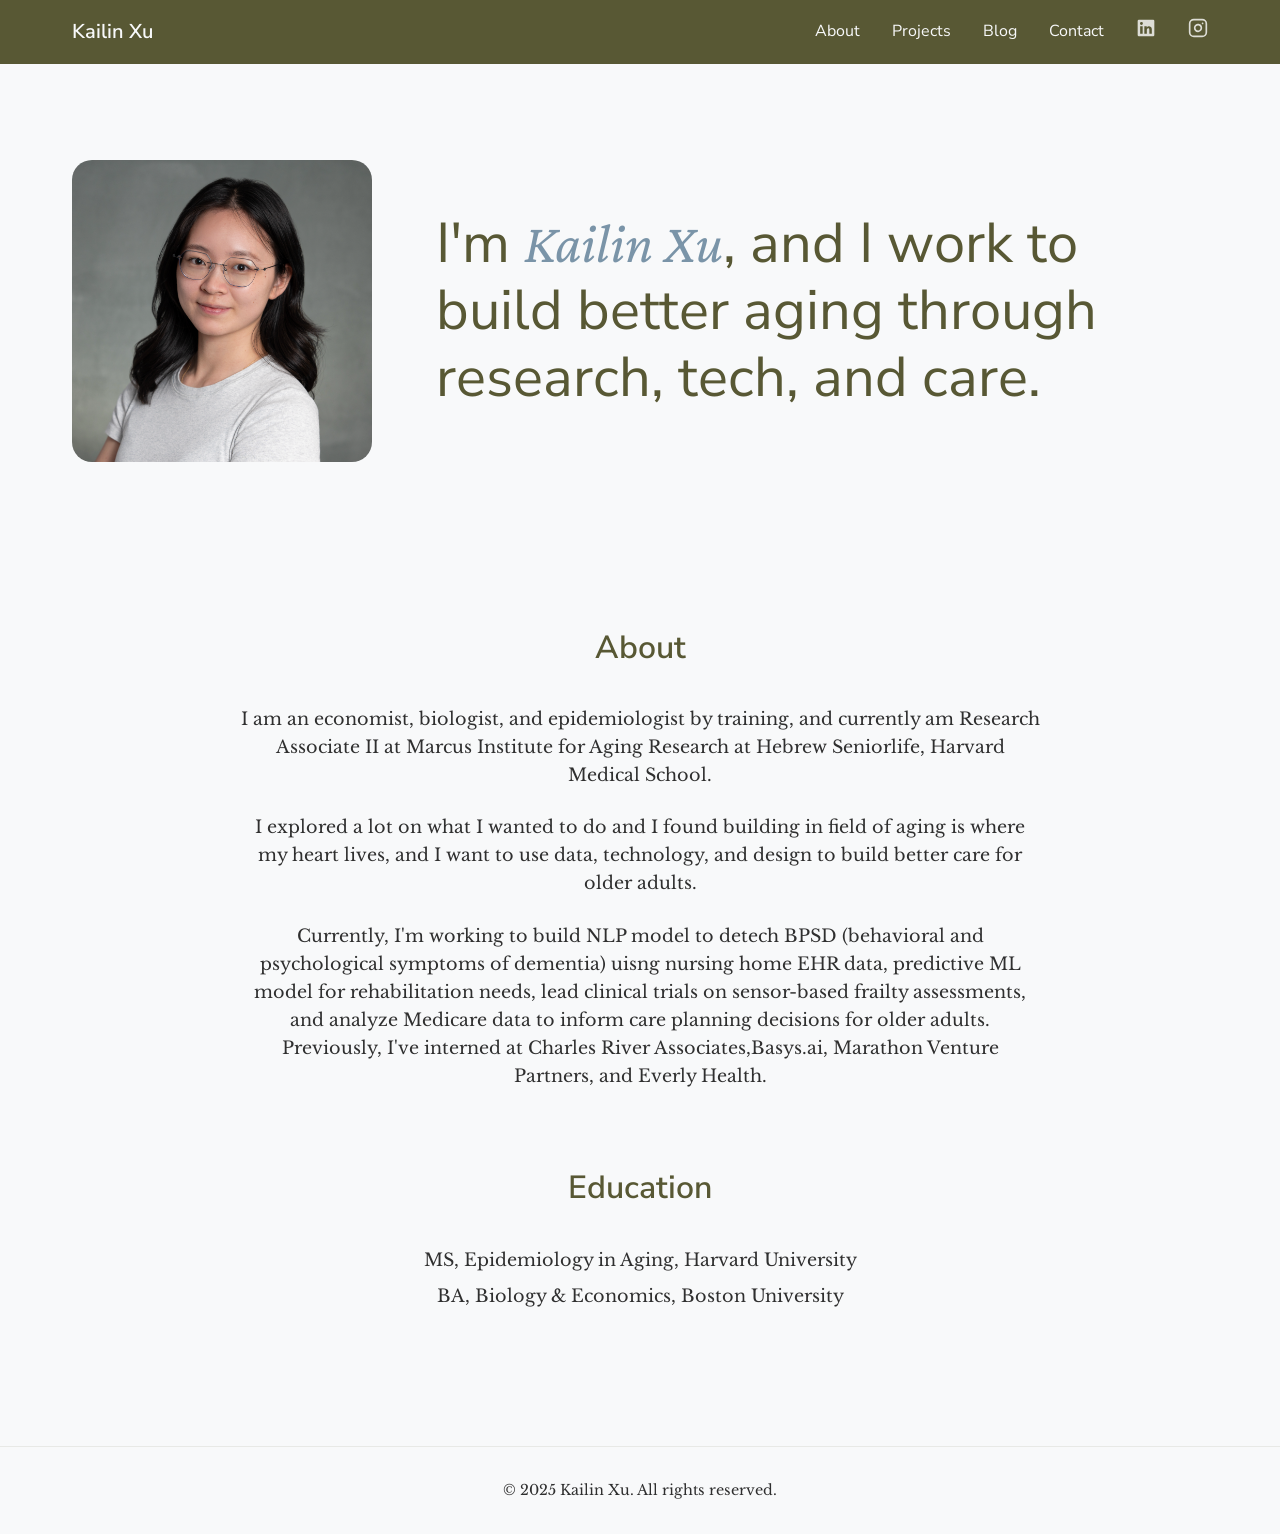
==== commit ded02f47: "remove digital self link from project-GSA.html" ====
--- a/index.html
+++ b/index.html
@@ -21,7 +21,6 @@
             <nav class="nav-links">
                 <a href="index.html#about">About</a>
                 <a href="projects.html">Projects</a>
-                <a href="digital-self.html">Digital Self</a>
                 <a href="index.html#blog">Blog</a>
                 <a href="index.html#contact">Contact</a>
                 <a href="https://www.linkedin.com/in/kailin-xu-msc-512120191/" target="_blank" class="social-link">
